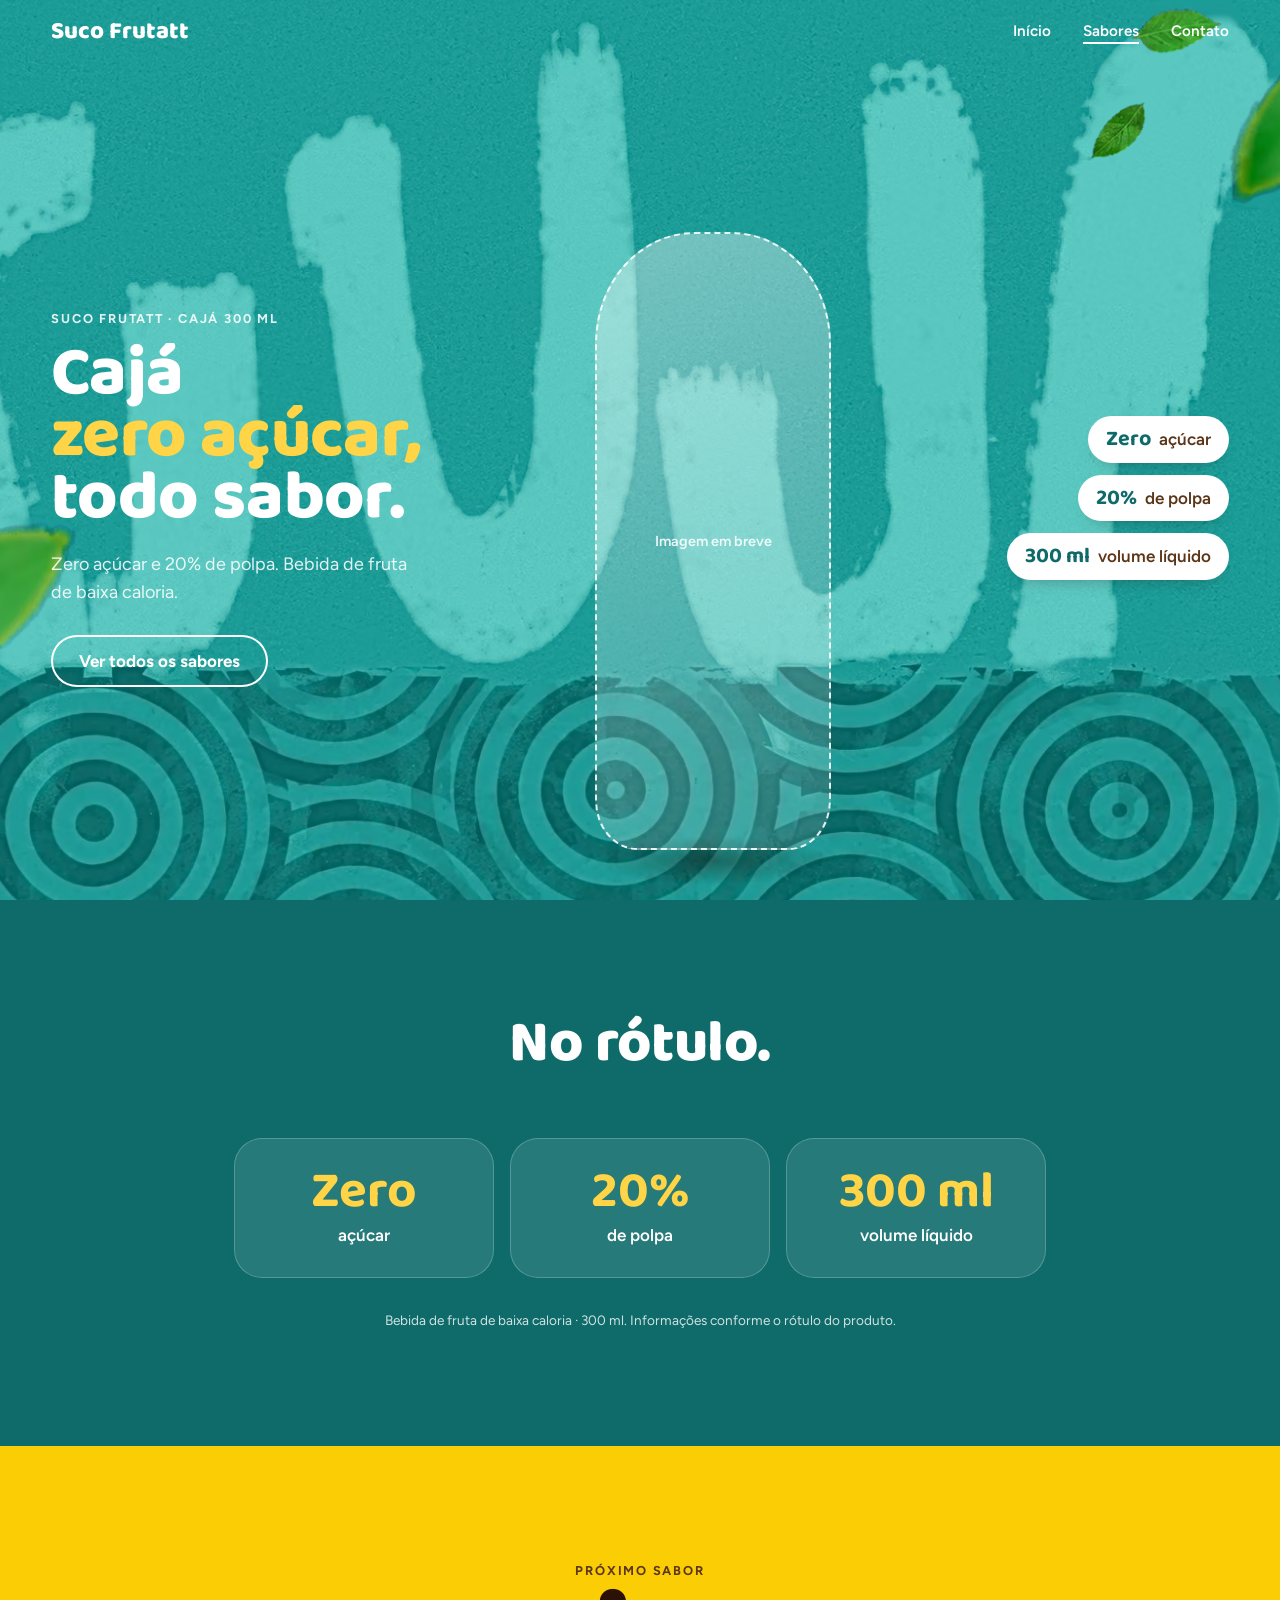
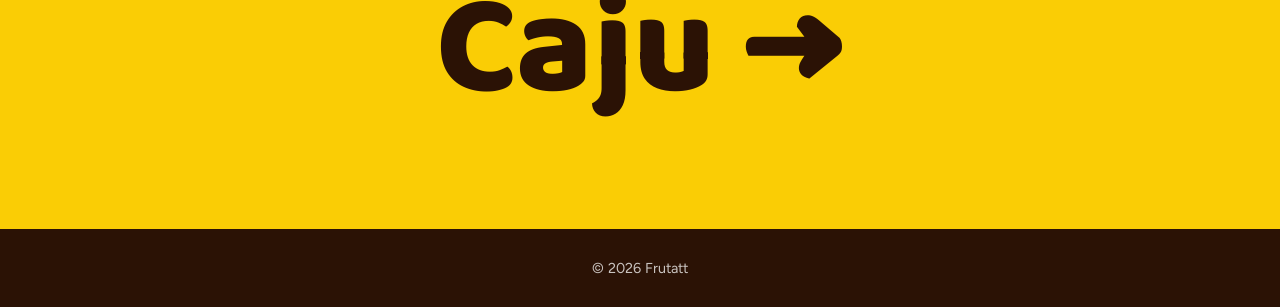
==== site/caja.html @ 1267fea0 "Páginas de sabor, catálogo e contato com temas por fruta - build_pages.py gera sabores/caju/uva/caja" ====
<!doctype html>
<html lang="pt-BR">
<head>
  <meta charset="utf-8">
  <meta name="viewport" content="width=device-width, initial-scale=1">
  <title>Suco Frutatt Cajá — 300 ml</title>
  <meta name="description" content="Zero açúcar e 20% de polpa. Bebida de fruta de baixa caloria.">
  <script>document.documentElement.classList.add('js')</script>
  <link rel="preconnect" href="https://fonts.googleapis.com">
  <link rel="preconnect" href="https://fonts.gstatic.com" crossorigin>
  <link href="https://fonts.googleapis.com/css2?family=Baloo+2:wght@700;800&family=Figtree:wght@400;500;600;700&display=swap" rel="stylesheet">
  <link rel="preload" as="image" type="image/avif" imagesrcset="img/bg-caja-960.avif 960w, img/bg-caja-1440.avif 1440w, img/bg-caja-1920.avif 1672w" imagesizes="max(100vw, 178svh)">
  <link rel="stylesheet" href="styles.css">
</head>
<body data-flavor="caja">
  <!-- generated by build_pages.py — edit the generator, not this file -->
  <a class="skip" href="#conteudo">Pular para o conteúdo</a>
  <header class="nav">
    <a class="nav__brand" href="index.html" aria-label="Suco Frutatt — início">Suco Frutatt</a>
    <nav aria-label="Principal">
      <a href="index.html">Início</a>
      <a href="sabores.html" aria-current="page">Sabores</a>
      <a href="contato.html">Contato</a>
    </nav>
  </header>
  <main id="conteudo">
    <section class="hero" id="topo" aria-labelledby="hero-title">
      <div class="hero__stage" data-depth="bg" aria-hidden="true">
        <picture><source type="image/avif" srcset="img/bg-caja-960.avif 960w, img/bg-caja-1440.avif 1440w, img/bg-caja-1920.avif 1920w" sizes="max(100vw, 178svh)"><img class="hero__plate" src="img/bg-caja-1440.webp" srcset="img/bg-caja-960.webp 960w, img/bg-caja-1440.webp 1440w, img/bg-caja-1920.webp 1920w" sizes="max(100vw, 178svh)" width="1672" height="941" alt="" fetchpriority="high" decoding="async"></picture>
        <div class="hero__leaves" data-leaves="far"></div>
      </div>
      <div class="hero__grid">
        <div class="hero__copy">
          <p class="eyebrow" data-intro="eyebrow">Suco Frutatt · Cajá 300 ml</p>
          <h1 id="hero-title" class="hero__title">
            <span class="line"><span class="word">Cajá</span></span>
            <span class="line"><span class="word accent">zero</span> <span class="word accent">açúcar,</span></span>
            <span class="line"><span class="word">todo</span> <span class="word">sabor.</span></span>
          </h1>
          <p class="hero__lead" data-intro="lead">Zero açúcar e 20% de polpa. Bebida de fruta de baixa caloria.</p>
          <div class="hero__ctas" data-intro="cta">
            <a class="btn" data-contact="whatsapp" data-msg="Olá! Quero pedir o Suco Frutatt Cajá." hidden>Pedir pelo WhatsApp</a>
            <a class="btn btn--ghost" href="sabores.html">Ver todos os sabores</a>
          </div>
        </div>
        <div class="hero__product" data-depth="product" data-product>
          <span class="shadow" aria-hidden="true"></span>
          <div class="hero__float">
            <picture><source type="image/avif" srcset="img/prod-caja-320.avif 320w, img/prod-caja-520.avif 520w, img/prod-caja-760.avif 760w" sizes="(max-width: 767px) 52vw, 400px"><img src="img/prod-caja-520.webp" srcset="img/prod-caja-320.webp 320w, img/prod-caja-520.webp 520w, img/prod-caja-760.webp 760w" sizes="(max-width: 767px) 52vw, 400px" width="757" height="1437" alt="Garrafa de Suco Frutatt sabor Cajá, 300 ml" fetchpriority="high" decoding="async" style="view-transition-name: bottle-caja"></picture>
          </div>
        </div>
        <ul class="hero__facts" aria-label="Destaques do rótulo">
          <li data-intro="fact"><strong>Zero</strong> açúcar</li>
          <li data-intro="fact"><strong>20%</strong> de polpa</li>
          <li data-intro="fact"><strong>300 ml</strong> volume líquido</li>
        </ul>
      </div>
      <div class="hero__near" data-leaves="near" aria-hidden="true"></div>
    </section>

    <section class="why" aria-labelledby="rotulo-title">
      <h2 id="rotulo-title" class="why__title">No rótulo.</h2>
      <ul class="why__list">
        <li class="why__item" data-reveal><strong>Zero</strong><span>açúcar</span></li>
        <li class="why__item" data-reveal><strong>20%</strong><span>de polpa</span></li>
        <li class="why__item" data-reveal><strong>300 ml</strong><span>volume líquido</span></li>
      </ul>
      <p class="why__note">Bebida de fruta de baixa caloria · 300 ml. Informações conforme o rótulo do produto.</p>
    </section>

    <a class="next" href="caju.html" data-flavor="caju">
      <span class="next__label">Próximo sabor</span>
      <span class="next__name">Caju <span class="next__arrow" aria-hidden="true">→</span></span>
    </a>
  </main>
  <footer class="footer">
    <div class="footer__links">
      <a data-contact="instagram" hidden>Instagram</a>
      <a data-contact="whatsapp" hidden>WhatsApp</a>
    </div>
    <p>© 2026 Frutatt</p>
  </footer>
  <a class="wa-fab" data-contact="whatsapp" hidden aria-label="Fale com a Frutatt no WhatsApp">
    <svg viewBox="0 0 24 24" width="28" height="28" aria-hidden="true"><path fill="currentColor" d="M12 2a10 10 0 0 0-8.6 15.1L2 22l5-1.3A10 10 0 1 0 12 2Zm0 18.2a8.2 8.2 0 0 1-4.2-1.2l-.3-.2-3 .8.8-2.9-.2-.3A8.2 8.2 0 1 1 12 20.2Zm4.5-6.1c-.2-.1-1.5-.7-1.7-.8-.2-.1-.4-.1-.6.1l-.8 1c-.1.2-.3.2-.5.1a6.7 6.7 0 0 1-3.3-2.9c-.2-.4.2-.4.7-1.3.1-.2 0-.3 0-.4l-.8-1.8c-.2-.5-.4-.4-.6-.4h-.5a1 1 0 0 0-.7.3 3 3 0 0 0-.9 2.2 5.2 5.2 0 0 0 1.1 2.7 11.8 11.8 0 0 0 4.5 4c1.7.7 2.3.8 3.2.6a2.7 2.7 0 0 0 1.8-1.2 2.2 2.2 0 0 0 .1-1.3c0-.1-.2-.2-.4-.3Z"/></svg>
  </a>
  <script src="config.js"></script>
  <script src="img/layers.js"></script>
  <script src="https://cdnjs.cloudflare.com/ajax/libs/gsap/3.12.5/gsap.min.js" defer></script>
  <script src="https://cdnjs.cloudflare.com/ajax/libs/gsap/3.12.5/ScrollTrigger.min.js" defer></script>
  <script src="main.js" defer></script>
</body>
</html>
---- site/styles.css ----
/* ───────── Tokens ───────── */
:root {
  --yellow: #FACD05;
  --yellow-soft: #FBDB10;
  --orange: #F26A1B;
  --red: #E23A23;
  --green: #1E8E3E;
  --ink: #2B1205;
  --ink-soft: #5A3517;
  --cream: #FFF8E1;
  --white: #FFFFFF;

  --font-display: "Baloo 2", system-ui, sans-serif;
  --font-body: "Figtree", system-ui, sans-serif;

  /* Frutatt motion language — shared by CSS and main.js (expo.out ≈ --ease-out) */
  --ease-out: cubic-bezier(0.23, 1, 0.32, 1);
  --ease-in-out: cubic-bezier(0.77, 0, 0.175, 1);
  --dur-hover: 420ms;

  /* hero art plate: covers the viewport keeping the 1672×941 ratio of the original art */
  --stage-w: max(100vw, calc(max(100svh, 640px) * 1.7768));
  --stage-h: calc(var(--stage-w) * 0.5628);

  color-scheme: light;
}

/* ───────── Flavor themes ─────────
   Same campaign, different fruit: every page/card sets data-flavor and these tokens swap.
   Default (no attribute) = Caju. */
:root, [data-flavor="caju"] {
  --t-bg: var(--yellow); --t-ink: var(--ink); --t-ink-soft: var(--ink-soft); --t-accent: var(--red);
  --t-btn: var(--red); --t-btn-ink: var(--white); --t-brand: var(--red); --t-chip-strong: var(--red);
  --t-why-bg: var(--red); --t-why-accent: var(--yellow);
}
[data-flavor="uva"] {
  --t-bg: #5B2D8E; --t-ink: #FFFFFF; --t-ink-soft: rgba(255, 255, 255, 0.84); --t-accent: #A6D64A;
  --t-btn: #8CC63F; --t-btn-ink: #1E0A33; --t-brand: #FFFFFF; --t-chip-strong: #5B2D8E;
  --t-why-bg: #3E1A6A; --t-why-accent: #A6D64A;
}
[data-flavor="caja"] {
  --t-bg: #1F9C99; --t-ink: #FFFFFF; --t-ink-soft: rgba(255, 255, 255, 0.88); --t-accent: #FFD447;
  --t-btn: var(--red); --t-btn-ink: var(--white); --t-brand: #FFFFFF; --t-chip-strong: #0E6B6A;
  --t-why-bg: #0E6B6A; --t-why-accent: #FFD447;
}
[data-flavor="granola"] { --t-bg: #C98B3E; --t-ink: var(--ink); --t-ink-soft: var(--ink-soft); }
[data-flavor="acai"]    { --t-bg: #3A1240; --t-ink: #FFFFFF; --t-ink-soft: rgba(255, 255, 255, 0.8); }

*, *::before, *::after { box-sizing: border-box; }
html { -webkit-text-size-adjust: 100%; scroll-behavior: smooth; }
body {
  margin: 0;
  background: var(--t-bg);
  color: var(--t-ink);
  font-family: var(--font-body);
  font-size: 1.0625rem;
  line-height: 1.55;
  -webkit-font-smoothing: antialiased;
  overflow-x: hidden;
  /* short pages (catalog, contact) keep the footer at the bottom */
  min-height: 100svh; display: flex; flex-direction: column;
}
main { flex: 1 0 auto; }
img { display: block; max-width: 100%; height: auto; }
picture { display: block; }
a { color: inherit; }
h1, h2, h3 { margin: 0; font-family: var(--font-display); font-weight: 800; letter-spacing: -0.01em; }
[hidden] { display: none !important; }

.skip {
  position: absolute; left: 16px; top: -48px; z-index: 100;
  padding: 10px 16px; border-radius: 999px;
  background: var(--ink); color: var(--white); text-decoration: none; font-weight: 600;
}
.skip:focus { top: 12px; }
:focus-visible { outline: 3px solid var(--t-ink); outline-offset: 3px; border-radius: 6px; }

/* mouse offset — each depth layer reads its own --mx/--my via `translate`,
   so it never fights the GSAP-owned `transform` on the same element */
[data-depth], [data-leaves] {
  translate: calc(var(--mx, 0) * 1px) calc(var(--my, 0) * 1px);
}

/* ───────── Nav ───────── */
.nav {
  position: absolute; inset: 0 0 auto 0; z-index: 20;
  display: flex; align-items: center; justify-content: space-between; gap: 16px;
  padding: 20px clamp(16px, 4vw, 56px);
}
.nav__brand {
  font-family: var(--font-display); font-weight: 800; font-size: 1.5rem;
  color: var(--t-brand); text-decoration: none; line-height: 1;
}
.nav nav { display: flex; gap: clamp(14px, 3vw, 32px); }
.nav nav a {
  font-weight: 600; font-size: 0.95rem; text-decoration: none; color: var(--t-ink);
  background-image: linear-gradient(currentColor, currentColor);
  background-size: 0% 2px; background-position: 0 100%; background-repeat: no-repeat;
  transition: background-size 260ms var(--ease-out);
}
.nav nav a[aria-current="page"] { background-size: 100% 2px; }
@media (hover: hover) and (pointer: fine) {
  .nav nav a:hover { background-size: 100% 2px; }
}

/* ───────── Shared ───────── */
.eyebrow {
  margin: 0 0 14px;
  font-weight: 700; font-size: 0.8rem; letter-spacing: 0.14em; text-transform: uppercase;
  color: var(--t-ink-soft);
}
.line { display: block; overflow: hidden; padding-bottom: 0.06em; margin-bottom: -0.06em; }
.word { display: inline-block; will-change: transform; }
.accent { color: var(--t-accent); }

.btn {
  display: inline-flex; align-items: center; gap: 10px;
  min-height: 52px; padding: 0 28px; border-radius: 999px;
  background: var(--t-btn); color: var(--t-btn-ink);
  font-weight: 700; text-decoration: none; cursor: pointer;
  box-shadow: 0 10px 24px -12px rgba(40, 10, 0, 0.6);
  transition: transform 160ms var(--ease-out), filter 200ms ease, background-color 200ms ease;
}
.btn--ghost { background: transparent; color: var(--t-ink); box-shadow: inset 0 0 0 2px currentColor; }
.btn:active { transform: scale(0.97); }
@media (hover: hover) and (pointer: fine) {
  .btn:hover { filter: brightness(0.92); }
  .btn--ghost:hover { filter: none; background-color: rgba(255, 255, 255, 0.2); }
}

/* soft contact shadow under each product; GSAP scales .shadow with the float,
   CSS hover grows ::before — separate elements, no transform conflict */
.shadow {
  position: absolute; left: 50%; bottom: -3%; z-index: 0;
  width: 64%; height: 7%; margin-left: -32%;
  pointer-events: none;
}
.shadow::before {
  content: ""; position: absolute; inset: 0; border-radius: 50%;
  background: radial-gradient(closest-side, rgba(30, 10, 0, 0.42), rgba(30, 10, 0, 0));
  opacity: 0.8;
  transition: transform var(--dur-hover) var(--ease-out), opacity var(--dur-hover) ease;
}

/* ───────── Hero ───────── */
.hero {
  position: relative;
  height: 100svh; min-height: 640px;
  overflow: hidden;
  isolation: isolate;
}
.hero__stage, .hero__near {
  position: absolute; z-index: 0;
  width: var(--stage-w); height: var(--stage-h);
  left: calc(50% - var(--stage-w) / 2);
  top: calc(50% - var(--stage-h) / 2);
  pointer-events: none;
}
.hero__near { z-index: 3; }
.hero__stage picture { position: absolute; inset: -1%; }
.hero__plate { width: 100%; height: 100%; object-fit: cover; }
.hero__leaves { position: absolute; inset: 0; }

.leaf { position: absolute; display: block; will-change: transform; }
.leaf img { width: 100%; height: 100%; }

/* no z-index here on purpose: copy can sit above the near-camera leaves, the bottle below them */
.hero__grid {
  position: relative;
  height: 100%;
  max-width: 1320px; margin: 0 auto;
  padding: 96px clamp(16px, 4vw, 56px) 0;
  display: grid;
  grid-template-columns: minmax(0, 1.2fr) auto minmax(0, 0.8fr);
  align-items: center;
  gap: clamp(16px, 3vw, 48px);
}
.hero__copy { position: relative; z-index: 4; }
.hero__facts { position: relative; z-index: 4; }
.hero__title {
  font-size: clamp(3rem, 5.4vw, 5.6rem);
  line-height: 0.9;
  margin-bottom: 22px;
}
.hero__lead { max-width: 30ch; margin: 0 0 28px; font-size: 1.125rem; color: var(--t-ink-soft); }
.hero__ctas { display: flex; flex-wrap: wrap; gap: 12px; }

.hero__product {
  position: relative; z-index: 2; align-self: end;
  height: min(78svh, 800px);
  aspect-ratio: 757 / 1437;
  margin-bottom: 4svh;
}
.hero__float, .hero__float picture, .hero__float img { width: 100%; height: 100%; }
.hero__float { position: relative; z-index: 1; }

.hero__facts {
  list-style: none; margin: 0; padding: 0;
  display: grid; gap: 12px; justify-items: end;
}
.hero__facts li {
  display: inline-flex; align-items: baseline; gap: 8px;
  padding: 10px 18px; border-radius: 999px;
  background: var(--white);
  font-weight: 600; color: var(--ink-soft);
  box-shadow: 0 8px 20px -14px rgba(30, 10, 0, 0.6);
}
.hero__facts strong { font-family: var(--font-display); font-size: 1.35rem; color: var(--t-chip-strong); line-height: 1; }

/* ───────── Products (home) ───────── */
.products {
  position: relative;
  padding: clamp(72px, 9vw, 120px) 0 0;
  overflow: hidden;
  isolation: isolate;
}
.products__bgword {
  position: absolute; left: 50%; top: 18%; z-index: -2;
  margin-left: -50vw; width: 100vw; text-align: center;
  font-family: var(--font-display); font-weight: 800;
  font-size: 27vw; line-height: 0.8; letter-spacing: -0.03em;
  color: rgba(255, 236, 120, 0.55);
  user-select: none;
}
.products__head { text-align: center; padding: 0 16px; margin-bottom: clamp(24px, 4vw, 56px); }
.products__title { font-size: clamp(2.4rem, 5vw, 4.8rem); line-height: 0.95; }

.products__row {
  position: relative; z-index: 2;
  max-width: 1180px; margin: 0 auto;
  padding: 24px clamp(16px, 4vw, 56px) clamp(64px, 8vw, 120px);
  display: grid; grid-template-columns: repeat(3, minmax(0, 1fr));
  gap: clamp(16px, 4vw, 64px);
  align-items: end;
}
.prod { position: relative; display: grid; justify-items: center; gap: 18px; }
.prod__depth { position: relative; height: min(50svh, 480px); max-width: 100%; aspect-ratio: 757 / 1437; }
.prod__float { position: relative; z-index: 1; width: 100%; height: 100%; }
.prod__img { position: relative; z-index: 1; width: 100%; height: 100%;
  transition: transform var(--dur-hover) var(--ease-out), opacity 300ms ease; }
.prod__img img { width: 100%; height: 100%; object-fit: contain; }

.prod__name {
  position: relative;
  font-size: clamp(1.6rem, 2.4vw, 2.2rem); line-height: 1;
  color: var(--ink);
  transition: color 240ms ease;
}
.prod__name a { text-decoration: none; }
.prod__name::after {
  content: ""; position: absolute; left: 10%; right: 10%; bottom: -8px; height: 3px;
  border-radius: 3px; background: currentColor;
  transform: scaleX(0); transform-origin: center;
  transition: transform 320ms var(--ease-out);
}

/* ingredients orbiting each product — drift uses `translate`
   (CSS keyframes), hover reaction uses `transform`, so both compose */
.prod__leaf {
  position: absolute; z-index: 2; pointer-events: none;
  width: 26%; aspect-ratio: 1;
  background: url("img/ingredient-a-160.webp") center / contain no-repeat;
  background-image: image-set(url("img/ingredient-a-160.avif") type("image/avif"), url("img/ingredient-a-160.webp") type("image/webp"));
  animation: leaf-drift 6.5s ease-in-out infinite alternate;
  transition: transform var(--dur-hover) var(--ease-out);
}
.prod__leaf--a { left: -14%; top: 22%; rotate: -24deg; }
.prod__leaf--b {
  right: -12%; top: 48%; width: 20%; animation-duration: 7.4s; animation-delay: -2s; rotate: 140deg;
  background-image: url("img/ingredient-b-160.webp");
  background-image: image-set(url("img/ingredient-b-160.avif") type("image/avif"), url("img/ingredient-b-160.webp") type("image/webp"));
}
@keyframes leaf-drift {
  from { translate: 0 0; }
  to   { translate: 4px -10px; }
}

/* missing product art → clean placeholder silhouette until the PNG is dropped in asset/ */
.is-missing .prod__img, .is-missing .hero__float picture { visibility: hidden; }
.is-missing .prod__float::after, .is-missing .hero__float::after {
  content: "Imagem em breve";
  position: absolute; inset: 10% 18% 2%; z-index: 1;
  display: grid; place-items: center; text-align: center;
  border-radius: 42% 42% 18% 18% / 18% 18% 8% 8%;
  background: linear-gradient(160deg, rgba(255, 255, 255, 0.4), rgba(255, 255, 255, 0.12));
  border: 2px dashed currentColor;
  font-weight: 600; font-size: 0.9rem; color: var(--t-ink-soft);
}

.products__more { position: relative; z-index: 4; text-align: center; margin: -32px 0 0; }
.products__more .btn { background-color: rgba(255, 255, 255, 0.35); }

.products__band {
  position: relative; z-index: 1;
  margin-top: calc(-1 * clamp(140px, 16vw, 260px));
  margin-bottom: -28px; /* bleed past the section edge so the ±20px parallax never exposes a gap */
}
.products__band picture {
  width: 100%;
  /* hide the crop seam: the band melts into the section yellow */
  -webkit-mask-image: linear-gradient(to bottom, transparent 0, #000 22%);
          mask-image: linear-gradient(to bottom, transparent 0, #000 22%);
}
.products__band img { width: 100%; min-height: 200px; object-fit: cover; object-position: top; }
.products__near { position: absolute; inset: 0; z-index: 3; pointer-events: none; }

@media (hover: hover) and (pointer: fine) {
  .products__row:has(.prod:hover) .prod:not(:hover) .prod__img { opacity: 0.82; }
  .prod:hover .prod__img { transform: translateY(-14px) scale(1.045); }
  .prod:hover .shadow::before { transform: scale(1.12, 1.25); opacity: 1; }
  .prod:hover .prod__name { color: var(--red); }
  .prod:hover .prod__name::after { transform: scaleX(1); }
  .prod:hover .prod__leaf--a { transform: translate(-10px, -8px) rotate(-10deg); }
  .prod:hover .prod__leaf--b { transform: translate(10px, -6px) rotate(12deg); }
}

/* ───────── Why / label facts ───────── */
.why {
  position: relative; z-index: 2;
  background: var(--t-why-bg); color: var(--white);
  padding: clamp(72px, 9vw, 128px) clamp(16px, 4vw, 56px);
  text-align: center;
}
.why__title { font-size: clamp(2.2rem, 4.6vw, 4rem); line-height: 1; margin-bottom: clamp(32px, 5vw, 64px); }
.why__list {
  list-style: none; margin: 0 auto; padding: 0; max-width: 1080px;
  display: flex; flex-wrap: wrap; justify-content: center; gap: 16px;
}
.why__item {
  flex: 1 1 200px; max-width: 260px;
  display: grid; gap: 4px; padding: 28px 16px; border-radius: 28px;
  background: rgba(255, 255, 255, 0.1);
  border: 1px solid rgba(255, 255, 255, 0.22);
}
.why__item strong { font-family: var(--font-display); font-size: clamp(2.2rem, 4vw, 3.2rem); line-height: 1; color: var(--t-why-accent); }
.why__item span { font-weight: 600; }
.why__note { margin: 32px 0 0; font-size: 0.85rem; opacity: 0.8; }

/* ───────── Next flavor ───────── */
.next {
  position: relative; display: grid; gap: 6px; justify-items: center;
  padding: clamp(64px, 9vw, 120px) 16px;
  background: var(--t-bg); color: var(--t-ink); text-decoration: none; text-align: center;
  overflow: hidden;
}
.next__label { font-weight: 700; font-size: 0.8rem; letter-spacing: 0.14em; text-transform: uppercase; color: var(--t-ink-soft); }
.next__name { font-family: var(--font-display); font-weight: 800; font-size: clamp(3.4rem, 11vw, 9rem); line-height: 0.9; }
.next__arrow { display: inline-block; transition: transform 320ms var(--ease-out); }
@media (hover: hover) and (pointer: fine) {
  .next:hover .next__arrow { transform: translateX(16px); }
}

/* ───────── Catalog ───────── */
.catalog { padding: clamp(112px, 12vw, 160px) clamp(16px, 4vw, 56px) clamp(64px, 8vw, 120px); }
.catalog__head { text-align: center; margin-bottom: clamp(32px, 5vw, 64px); }
.catalog__title { font-size: clamp(2.6rem, 6vw, 5.4rem); line-height: 0.95; }
.catalog__grid {
  list-style: none; margin: 0 auto; padding: 0; max-width: 1280px;
  display: grid; grid-template-columns: repeat(auto-fit, minmax(220px, 1fr)); gap: clamp(14px, 2vw, 24px);
}
.card__link {
  position: relative; display: block; aspect-ratio: 3 / 4.3; overflow: hidden; isolation: isolate;
  border-radius: 28px; background: var(--t-bg); color: var(--t-ink); text-decoration: none;
  box-shadow: 0 18px 40px -26px rgba(40, 10, 0, 0.7);
}
.card__bg {
  position: absolute; inset: 0; z-index: -1;
  background-size: cover; background-position: 50% 60%;
  transition: transform 700ms var(--ease-out);
}
.card__product {
  position: absolute; left: 50%; top: 6%; height: 66%; aspect-ratio: 757 / 1437;
  translate: -50% 0;
}
.card__product .prod__float { display: block; }
/* scrim in the flavor color so the name stays legible over the rings */
.card__link::after {
  content: ""; position: absolute; inset: 55% 0 0; z-index: 0; pointer-events: none;
  background: linear-gradient(to bottom, transparent, color-mix(in srgb, var(--t-bg) 92%, transparent) 55%);
}
.card__text { z-index: 1; position: absolute; left: 20px; right: 20px; bottom: 18px; display: grid; gap: 2px; }
.card__name { font-family: var(--font-display); font-weight: 800; font-size: 2rem; line-height: 1; }
.card__desc { font-weight: 600; font-size: 0.95rem; color: var(--t-ink-soft); }
.card__link[aria-disabled="true"] { cursor: default; }
@media (hover: hover) and (pointer: fine) {
  a.card__link:hover .card__bg { transform: scale(1.06); }
  a.card__link:hover .prod__img { transform: translateY(-14px) scale(1.045); }
  a.card__link:hover .shadow::before { transform: scale(1.12, 1.25); opacity: 1; }
}

/* ───────── Contact ───────── */
.contact {
  min-height: 100svh; display: grid; align-content: center; justify-items: center; gap: 8px;
  padding: 120px 16px 80px; text-align: center;
}
.contact__lead { margin: 12px 0 24px; font-size: 1.15rem; color: var(--t-ink-soft); }
.contact__actions { display: flex; flex-wrap: wrap; justify-content: center; gap: 14px; }
.contact__btn {
  display: grid; gap: 2px; min-width: 240px; padding: 22px 28px; border-radius: 24px;
  text-decoration: none; color: var(--white); text-align: left;
  transition: transform 160ms var(--ease-out);
}
.contact__btn strong { font-family: var(--font-display); font-size: 1.6rem; line-height: 1; }
.contact__btn span { font-weight: 600; opacity: 0.85; }
.contact__btn--wa { background: #1A8F48; }
.contact__btn--ig { background: var(--ink); }
.contact__btn:active { transform: scale(0.97); }
@media (hover: hover) and (pointer: fine) {
  .contact__btn:hover { transform: translateY(-3px); }
}
.contact__empty { font-weight: 600; color: var(--t-ink-soft); }

/* ───────── Footer + WhatsApp FAB ───────── */
.footer {
  background: var(--ink); color: rgba(255, 255, 255, 0.75);
  text-align: center; padding: 28px 16px; font-size: 0.9rem;
}
.footer p { margin: 0; }
.footer__links { display: flex; justify-content: center; gap: 24px; margin-bottom: 10px; }
.footer__links:not(:has(a:not([hidden]))) { display: none; }
.footer__links a { color: var(--white); font-weight: 600; }

.wa-fab {
  position: fixed; right: 20px; bottom: 20px; z-index: 50;
  display: grid; place-items: center; width: 60px; height: 60px; border-radius: 50%;
  background: #1A8F48; color: var(--white);
  box-shadow: 0 12px 28px -10px rgba(0, 0, 0, 0.5);
  transition: transform 160ms var(--ease-out);
}
.wa-fab:active { transform: scale(0.94); }
@media (hover: hover) and (pointer: fine) {
  .wa-fab:hover { transform: translateY(-3px); }
}

/* ───────── Page transitions (Chromium cross-document; other browsers just navigate) ─────────
   The bottle carries a view-transition-name, so catalog card → flavor page morphs it. */
@view-transition { navigation: auto; }
::view-transition-group(*) { animation-duration: 520ms; animation-timing-function: cubic-bezier(0.23, 1, 0.32, 1); }
::view-transition-old(root), ::view-transition-new(root) { animation-duration: 320ms; }

/* ───────── Pre-motion states (only while JS is driving the intro) ───────── */
.js [data-intro],
.js .hero__title,
.js .hero__product picture,
.js .hero .leaf,
.js .products__title,
.js .catalog__title,
.js .prod,
.js [data-reveal],
.js [data-reveal-card] { opacity: 0; }

/* ───────── Tablet ───────── */
@media (max-width: 1024px) {
  .hero__grid { grid-template-columns: minmax(0, 1.1fr) auto; }
  .hero__facts { display: none; }
  .hero__product { height: min(66svh, 640px); }
}

/* ───────── Mobile ───────── */
@media (max-width: 767px) {
  .nav { padding: 16px; }
  .nav__brand { font-size: 1.25rem; }
  .nav nav { gap: 14px; }
  .nav nav a { font-size: 0.9rem; }
  .hero { height: auto; min-height: 100svh; }
  .hero__grid {
    grid-template-columns: 1fr;
    padding: 88px 16px 0;
    align-items: start;
    gap: 8px;
  }
  .hero__copy { text-align: center; }
  .hero__title { font-size: clamp(2.6rem, 12.5vw, 3.6rem); margin-bottom: 14px; }
  .hero__lead { margin: 0 auto 20px; font-size: 1rem; }
  .hero__ctas { justify-content: center; }
  .hero__product { justify-self: center; height: min(54svh, 460px); margin: 8px 0 3svh; }

  .products__row {
    display: flex; gap: 8px;
    overflow-x: auto; overscroll-behavior-x: contain;
    scroll-snap-type: x mandatory; scroll-padding-inline: 18vw;
    padding: 32px 18vw 72px;
    scrollbar-width: none;
  }
  .products__row::-webkit-scrollbar { display: none; }
  .prod { flex: 0 0 64vw; scroll-snap-align: center; }
  .prod__depth { height: min(56svh, 420px); }
  .products__band { margin-top: -150px; }
  .why__item { padding: 22px 12px; border-radius: 22px; flex-basis: 140px; }
  .catalog__grid { grid-template-columns: 1fr; max-width: 420px; }
  .wa-fab { right: 16px; bottom: 16px; width: 54px; height: 54px; }
}

/* ───────── Reduced motion: keep fades, drop movement ───────── */
@media (prefers-reduced-motion: reduce) {
  html { scroll-behavior: auto; }
  @view-transition { navigation: none; }
  .prod__leaf { animation: none; }
  .prod__img, .prod__leaf, .shadow::before, .prod__name::after, .card__bg { transition-property: opacity; }
  .prod:hover .prod__img, .prod:hover .prod__leaf--a, .prod:hover .prod__leaf--b,
  a.card__link:hover .prod__img, a.card__link:hover .card__bg { transform: none; }
  .prod__name::after { transform: scaleX(1); opacity: 0; transition: opacity 200ms ease; }
  .prod:hover .prod__name::after { opacity: 1; }
}
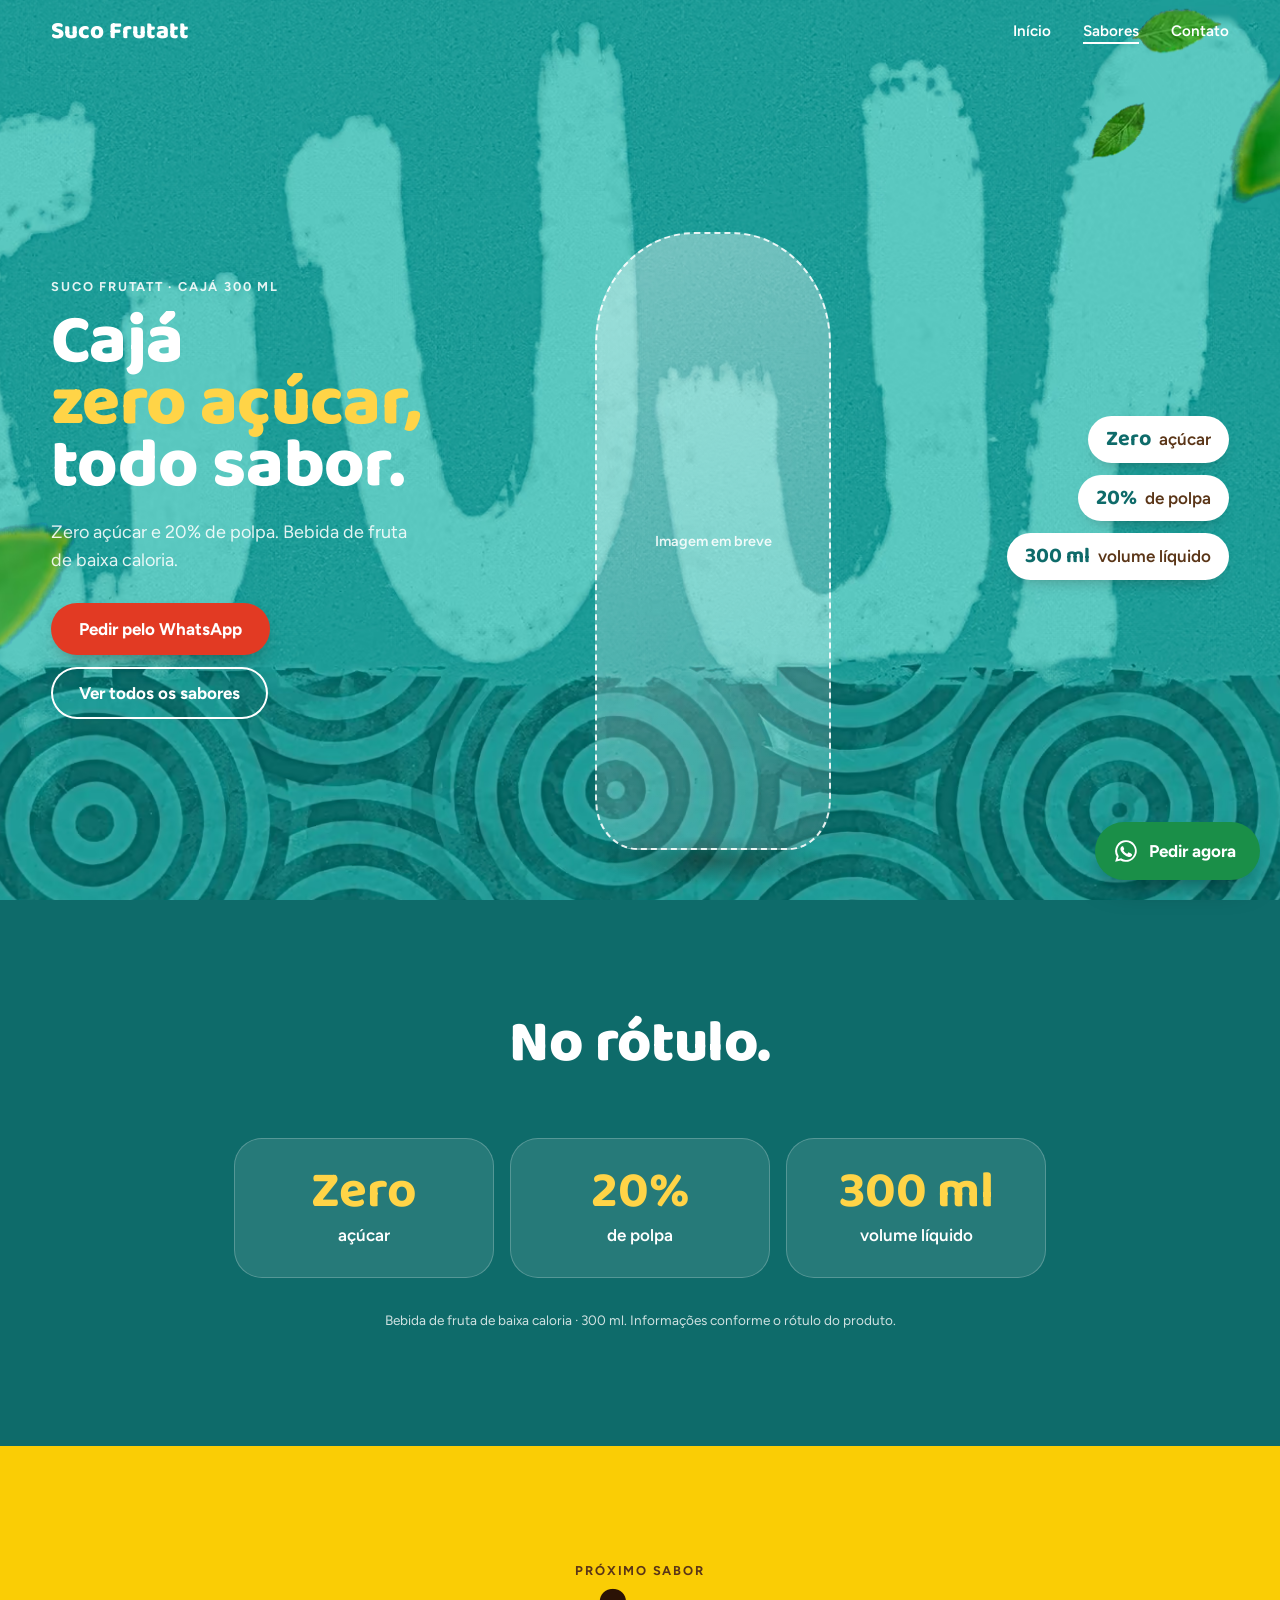
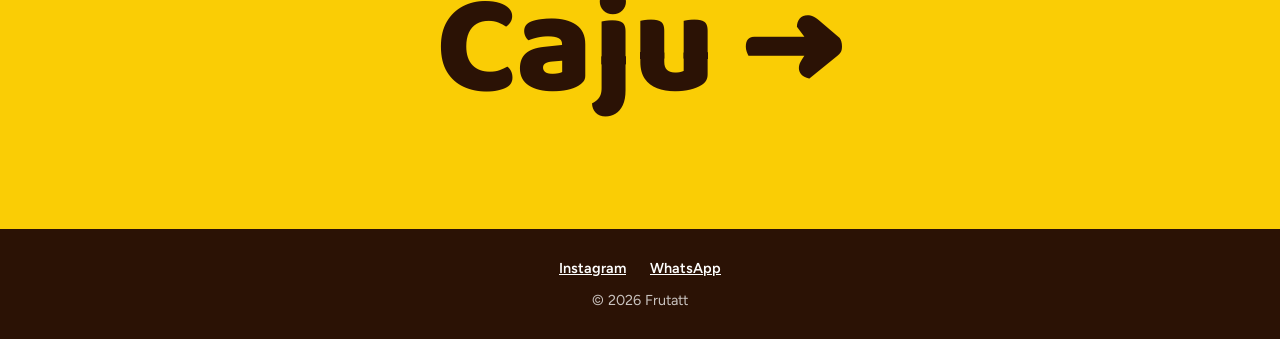
==== commit 4bcf9e62: "Seções de conversão na home: carrossel, mapa, benefícios, Instagram e FAQ - Carrossel "Peça o seu" c" ====
--- a/site/caja.html
+++ b/site/caja.html
@@ -80,8 +80,10 @@
     </div>
     <p>© 2026 Frutatt</p>
   </footer>
-  <a class="wa-fab" data-contact="whatsapp" hidden aria-label="Fale com a Frutatt no WhatsApp">
-    <svg viewBox="0 0 24 24" width="28" height="28" aria-hidden="true"><path fill="currentColor" d="M12 2a10 10 0 0 0-8.6 15.1L2 22l5-1.3A10 10 0 1 0 12 2Zm0 18.2a8.2 8.2 0 0 1-4.2-1.2l-.3-.2-3 .8.8-2.9-.2-.3A8.2 8.2 0 1 1 12 20.2Zm4.5-6.1c-.2-.1-1.5-.7-1.7-.8-.2-.1-.4-.1-.6.1l-.8 1c-.1.2-.3.2-.5.1a6.7 6.7 0 0 1-3.3-2.9c-.2-.4.2-.4.7-1.3.1-.2 0-.3 0-.4l-.8-1.8c-.2-.5-.4-.4-.6-.4h-.5a1 1 0 0 0-.7.3 3 3 0 0 0-.9 2.2 5.2 5.2 0 0 0 1.1 2.7 11.8 11.8 0 0 0 4.5 4c1.7.7 2.3.8 3.2.6a2.7 2.7 0 0 0 1.8-1.2 2.2 2.2 0 0 0 .1-1.3c0-.1-.2-.2-.4-.3Z"/></svg>
+  <a class="wa-fab" data-contact="whatsapp" hidden aria-label="Pedir no WhatsApp">
+    <span class="wa-fab__ring" aria-hidden="true"></span>
+    <svg viewBox="0 0 24 24" width="26" height="26" aria-hidden="true"><path fill="currentColor" d="M12 2a10 10 0 0 0-8.6 15.1L2 22l5-1.3A10 10 0 1 0 12 2Zm0 18.2a8.2 8.2 0 0 1-4.2-1.2l-.3-.2-3 .8.8-2.9-.2-.3A8.2 8.2 0 1 1 12 20.2Zm4.5-6.1c-.2-.1-1.5-.7-1.7-.8-.2-.1-.4-.1-.6.1l-.8 1c-.1.2-.3.2-.5.1a6.7 6.7 0 0 1-3.3-2.9c-.2-.4.2-.4.7-1.3.1-.2 0-.3 0-.4l-.8-1.8c-.2-.5-.4-.4-.6-.4h-.5a1 1 0 0 0-.7.3 3 3 0 0 0-.9 2.2 5.2 5.2 0 0 0 1.1 2.7 11.8 11.8 0 0 0 4.5 4c1.7.7 2.3.8 3.2.6a2.7 2.7 0 0 0 1.8-1.2 2.2 2.2 0 0 0 .1-1.3c0-.1-.2-.2-.4-.3Z"/></svg>
+    <span class="wa-fab__label">Pedir agora</span>
   </a>
   <script src="config.js"></script>
   <script src="img/layers.js"></script>
--- a/site/styles.css
+++ b/site/styles.css
@@ -420,17 +420,340 @@
 .footer__links:not(:has(a:not([hidden]))) { display: none; }
 .footer__links a { color: var(--white); font-weight: 600; }
 
+/* sticky CTA: always on screen, label visible (Instagram traffic lands on mobile and needs a clear next step) */
 .wa-fab {
-  position: fixed; right: 20px; bottom: 20px; z-index: 50;
-  display: grid; place-items: center; width: 60px; height: 60px; border-radius: 50%;
-  background: #1A8F48; color: var(--white);
+  position: fixed; right: 20px; bottom: calc(20px + env(safe-area-inset-bottom, 0px)); z-index: 50;
+  display: inline-flex; align-items: center; gap: 10px;
+  height: 58px; padding: 0 24px 0 18px; border-radius: 999px;
+  background: var(--wa); color: var(--white);
+  font-weight: 700; text-decoration: none;
   box-shadow: 0 12px 28px -10px rgba(0, 0, 0, 0.5);
   transition: transform 160ms var(--ease-out);
 }
+.wa-fab svg { animation: wa-nudge 5s ease-in-out 3s infinite; }
+.wa-fab__ring {
+  position: absolute; inset: 0; border-radius: inherit; pointer-events: none;
+  animation: wa-pulse 2.4s ease-out infinite;
+}
+@keyframes wa-pulse {
+  0%        { box-shadow: 0 0 0 0 rgba(26, 143, 72, 0.55); }
+  70%, 100% { box-shadow: 0 0 0 16px rgba(26, 143, 72, 0); }
+}
+@keyframes wa-nudge {
+  0%, 88%, 100% { rotate: 0deg; }
+  91% { rotate: -14deg; } 94% { rotate: 12deg; } 97% { rotate: -6deg; }
+}
 .wa-fab:active { transform: scale(0.94); }
 @media (hover: hover) and (pointer: fine) {
   .wa-fab:hover { transform: translateY(-3px); }
 }
+
+/* ═════════════════ Conversion sections (home) ═════════════════ */
+:root { --wa: #1A8F48; --gutter: max(16px, calc((100vw - 1180px) / 2)); interpolate-size: allow-keywords; }
+
+.section-head { max-width: 780px; margin: 0 auto clamp(32px, 5vw, 56px); padding: 0 16px; text-align: center; }
+.section-title { font-size: clamp(2.2rem, 5vw, 4rem); line-height: 0.95; }
+.section-lead { max-width: 46ch; margin: 16px auto 0; color: var(--ink-soft); font-size: 1.1rem; }
+.section-cta { margin: clamp(32px, 4vw, 48px) 0 0; text-align: center; }
+
+.btn--wa { background: var(--wa); color: var(--white); }
+.btn--lg { min-height: 62px; padding: 0 36px; font-size: 1.15rem; }
+.i-wa { width: 22px; height: 22px; flex: none; }
+
+/* ───────── Benefícios ───────── */
+.benefits { position: relative; z-index: 2; padding: clamp(72px, 9vw, 120px) clamp(16px, 4vw, 56px); }
+.benefits__grid {
+  list-style: none; margin: 0 auto; padding: 0; max-width: 1180px;
+  display: grid; grid-template-columns: repeat(auto-fit, minmax(min(100%, 230px), 1fr)); gap: clamp(12px, 2vw, 24px);
+}
+.benefit {
+  display: grid; align-content: start; gap: 10px;
+  padding: 28px 24px; border-radius: 28px;
+  background: var(--white); color: var(--ink);
+  box-shadow: 0 18px 40px -28px rgba(40, 10, 0, 0.7);
+  transition: transform var(--dur-hover) var(--ease-out), box-shadow var(--dur-hover) ease;
+}
+.benefit h3 { font-size: 1.5rem; line-height: 1.05; }
+.benefit p { margin: 0; color: var(--ink-soft); font-size: 0.98rem; }
+.benefit__icon {
+  display: grid; place-items: center; width: 64px; height: 64px; margin-bottom: 6px;
+  border-radius: 20px; background: var(--yellow);
+  transition: transform var(--dur-hover) var(--ease-out), background-color 240ms ease;
+}
+.benefit__icon svg { width: 36px; height: 36px; fill: none; stroke: var(--red); stroke-width: 2.6; stroke-linecap: round; stroke-linejoin: round; }
+@media (hover: hover) and (pointer: fine) {
+  .benefit:hover { transform: translateY(-8px); box-shadow: 0 28px 50px -30px rgba(40, 10, 0, 0.75); }
+  .benefit:hover .benefit__icon { transform: rotate(-8deg) scale(1.08); background: var(--yellow-soft); }
+}
+
+/* ───────── Carrossel de produtos ───────── */
+.shop { padding: clamp(72px, 9vw, 120px) 0; background: var(--cream); color: var(--ink); }
+.shop .eyebrow { color: var(--ink-soft); }
+.shop .accent { color: var(--red); }
+.carousel__track {
+  display: grid; grid-auto-flow: column; grid-auto-columns: min(78vw, 310px); gap: clamp(14px, 2vw, 24px);
+  overflow-x: auto; overscroll-behavior-x: contain;
+  scroll-snap-type: x mandatory; scroll-padding-inline: var(--gutter);
+  padding: 12px var(--gutter) 28px;
+  scrollbar-width: none; -webkit-overflow-scrolling: touch;
+}
+.carousel__track::-webkit-scrollbar { display: none; }
+.carousel__track.is-dragging { scroll-snap-type: none; cursor: grabbing; user-select: none; }
+.carousel__track.is-dragging a { pointer-events: none; }
+@media (hover: hover) and (pointer: fine) { .carousel__track { cursor: grab; } }
+
+.pcard {
+  scroll-snap-align: start;
+  display: flex; flex-direction: column; overflow: hidden;
+  border-radius: 28px; background: var(--white); color: var(--ink);
+  box-shadow: 0 18px 40px -26px rgba(40, 10, 0, 0.6);
+  transition: transform var(--dur-hover) var(--ease-out), box-shadow var(--dur-hover) ease;
+}
+.pcard__media { position: relative; aspect-ratio: 1 / 0.9; overflow: hidden; isolation: isolate; background: var(--t-bg); }
+.pcard__bg {
+  position: absolute; inset: 0; z-index: -1;
+  background-size: cover; background-position: 50% 62%;
+  transition: transform 700ms var(--ease-out);
+}
+.pcard__product { position: absolute; left: 50%; bottom: 7%; height: 84%; aspect-ratio: 757 / 1437; translate: -50% 0; }
+.pcard__product .prod__float { display: block; }
+.pcard__tag {
+  position: absolute; top: 14px; left: 14px; z-index: 2;
+  padding: 6px 12px; border-radius: 999px; background: var(--white);
+  font-weight: 700; font-size: 0.75rem; letter-spacing: 0.08em; text-transform: uppercase;
+  color: var(--t-chip-strong, var(--red));
+}
+.pcard__body { flex: 1; display: flex; flex-direction: column; gap: 10px; padding: 20px 22px 22px; }
+.pcard__name { font-size: 2rem; line-height: 1; }
+.pcard__desc { margin: 0; color: var(--ink-soft); font-weight: 500; }
+.pcard__chips { list-style: none; margin: 0 0 6px; padding: 0; display: flex; flex-wrap: wrap; gap: 6px; }
+.pcard__chips li {
+  padding: 5px 11px; border-radius: 999px; font-weight: 600; font-size: 0.82rem;
+  background: color-mix(in srgb, var(--t-bg) 20%, var(--white)); color: var(--ink);
+}
+.pcard__ctas { margin-top: auto; display: flex; flex-wrap: wrap; align-items: center; gap: 10px 16px; }
+.pcard__wa { min-height: 48px; padding: 0 20px; font-size: 0.95rem; gap: 8px; }
+.pcard__wa .i-wa { width: 20px; height: 20px; }
+.pcard__more { font-weight: 700; text-decoration: none; }
+.pcard__more span { display: inline-block; transition: transform 320ms var(--ease-out); }
+@media (hover: hover) and (pointer: fine) {
+  .pcard:hover { transform: translateY(-8px); box-shadow: 0 30px 50px -30px rgba(40, 10, 0, 0.7); }
+  .pcard:hover .pcard__bg { transform: scale(1.07); }
+  .pcard:hover .prod__img { transform: translateY(-12px) scale(1.04); }
+  .pcard:hover .shadow::before { transform: scale(1.12, 1.25); opacity: 1; }
+  .pcard__more:hover span { transform: translateX(6px); }
+}
+
+.carousel__ui { display: flex; align-items: center; justify-content: center; gap: 14px; padding: 0 16px; }
+.carousel__btn {
+  display: grid; place-items: center; width: 48px; height: 48px; border: 0; border-radius: 50%;
+  background: var(--ink); color: var(--white); font: 700 1.2rem/1 var(--font-body); cursor: pointer;
+  transition: transform 160ms var(--ease-out), opacity 200ms ease;
+}
+.carousel__btn:active { transform: scale(0.92); }
+.carousel__btn:disabled { opacity: 0.25; cursor: default; }
+.carousel__dots { display: flex; }
+.carousel__dots button { display: grid; place-items: center; width: 28px; height: 32px; padding: 0; border: 0; background: none; cursor: pointer; }
+.carousel__dots button::before {
+  content: ""; width: 9px; height: 9px; border-radius: 999px; background: rgba(43, 18, 5, 0.25);
+  transition: width 320ms var(--ease-out), background-color 200ms ease;
+}
+.carousel__dots button[aria-current="true"]::before { width: 24px; background: var(--red); }
+
+/* ───────── Onde encontrar ───────── */
+.where { padding: clamp(72px, 9vw, 120px) 0; background: var(--cream); color: var(--ink); }
+.where .eyebrow { color: var(--ink-soft); }
+.where .accent { color: var(--red); }
+.where__grid {
+  max-width: 1180px; margin: 0 auto; padding: 0 clamp(16px, 4vw, 56px);
+  display: grid; grid-template-columns: minmax(0, 1.15fr) minmax(0, 1fr); gap: clamp(24px, 4vw, 56px); align-items: center;
+}
+.where__map {
+  position: relative; margin: 0; padding: clamp(10px, 2vw, 20px);
+  border-radius: 32px; background: #1F9C99; color: var(--white);
+  box-shadow: 0 24px 50px -30px rgba(14, 60, 60, 0.8);
+  overflow: hidden;
+}
+.where__map svg { display: block; width: 100%; height: auto; overflow: visible; }
+.map__land { fill: #FFF8E1; opacity: 0.22; }
+.map__state { fill: #FFF8E1; opacity: 0.45; stroke: #1F9C99; stroke-width: 2.5; stroke-linejoin: round; transition: fill 300ms ease, opacity 300ms ease; }
+.map__state--on { fill: #FFE98A; opacity: 1; }
+.map__state.is-active { fill: var(--yellow); }
+.map__uf text { font: 800 15px var(--font-display); fill: var(--ink); opacity: 0.4; text-anchor: middle; }
+.map__uf .map__ocean { font: 600 12px var(--font-body); letter-spacing: 0.14em; text-transform: uppercase; fill: var(--white); opacity: 0.75; }
+.pin { cursor: pointer; outline: none; }
+.pin__pulse { fill: var(--red); transform-box: fill-box; transform-origin: center; animation: pin-pulse 2.2s ease-out infinite; }
+.pin__pulse--late { animation-delay: 1.1s; }
+.pin__drop { fill: var(--red); stroke: var(--white); stroke-width: 2.5; }
+.pin__hole { fill: var(--white); }
+.pin__drop, .pin__hole { transition: transform 320ms var(--ease-out), fill 200ms ease; }
+.pin__label {
+  font: 800 17px var(--font-display); fill: var(--white);
+  paint-order: stroke; stroke: #0E6B6A; stroke-width: 5px; stroke-linejoin: round;
+  transition: font-size 200ms ease;
+}
+.pin.is-active .pin__drop { fill: #C41E0A; }
+.pin.is-active .pin__label { font-size: 20px; }
+.pin.is-active .pin__drop, .pin.is-active .pin__hole,
+.pin:focus-visible .pin__drop, .pin:focus-visible .pin__hole { transform: translateY(-6px); }
+@media (hover: hover) and (pointer: fine) {
+  .pin:hover .pin__drop, .pin:hover .pin__hole { transform: translateY(-6px); }
+}
+@keyframes pin-pulse {
+  from { transform: scale(0.5); opacity: 0.6; }
+  to   { transform: scale(3.4); opacity: 0; }
+}
+/* pins drop in when the map scrolls into view */
+.pin[data-city="recife"] { --d: 0.15s; }
+.pin[data-city="joao-pessoa"] { --d: 0.3s; }
+.pin[data-city="natal"] { --d: 0.45s; }
+.js .where:not(.is-in) .pin { opacity: 0; }
+.where.is-in .pin__drop, .where.is-in .pin__hole { animation: pin-drop 900ms cubic-bezier(0.34, 1.56, 0.64, 1) var(--d) backwards; }
+.where.is-in .pin__label { animation: pin-label 600ms var(--ease-out) calc(var(--d) + 0.35s) backwards; }
+@keyframes pin-drop { from { transform: translateY(-60px); opacity: 0; } 60% { opacity: 1; } }
+@keyframes pin-label { from { opacity: 0; } }
+
+.where__legend { display: flex; align-items: center; gap: 8px; padding: 6px 8px 2px; font-weight: 600; font-size: 0.9rem; }
+.where__dot { width: 12px; height: 12px; border-radius: 50%; background: var(--red); box-shadow: 0 0 0 3px rgba(255, 255, 255, 0.85); }
+
+.where__tabs {
+  display: flex; gap: 4px; padding: 6px; border-radius: 999px;
+  background: var(--white); box-shadow: 0 12px 30px -24px rgba(40, 10, 0, 0.7);
+}
+.where__tab {
+  flex: 1; min-height: 48px; padding: 0 10px; border: 0; border-radius: 999px;
+  background: transparent; color: var(--ink); font: 700 1rem var(--font-body); cursor: pointer;
+  transition: background-color 240ms ease, color 240ms ease, transform 160ms var(--ease-out);
+}
+.where__tab small { font-size: 0.72rem; opacity: 0.6; letter-spacing: 0.06em; }
+.where__tab[aria-selected="true"] { background: var(--red); color: var(--white); }
+.where__tab:active { transform: scale(0.96); }
+@media (hover: hover) and (pointer: fine) {
+  .where__tab[aria-selected="false"]:hover { background: var(--cream); }
+}
+.where__list { margin: 18px 0; }
+.where__spots { list-style: none; margin: 0; padding: 0; display: grid; gap: 10px; }
+.spot {
+  display: flex; align-items: center; gap: 14px;
+  padding: 14px 16px; border-radius: 20px; background: var(--white);
+  box-shadow: 0 10px 24px -20px rgba(40, 10, 0, 0.7);
+  animation: spot-in 500ms var(--ease-out) calc(var(--i, 0) * 70ms) backwards;
+}
+.spot__icon { display: grid; place-items: center; flex: none; width: 42px; height: 42px; border-radius: 50%; background: var(--yellow); color: var(--red); }
+.spot__icon svg { width: 20px; height: 20px; }
+.spot strong { display: block; line-height: 1.2; }
+.spot span { font-size: 0.9rem; color: var(--ink-soft); }
+.spot__type {
+  margin-left: auto; padding: 4px 10px; border-radius: 999px; background: var(--cream);
+  font-weight: 600; font-size: 0.78rem !important; white-space: nowrap;
+}
+@keyframes spot-in { from { opacity: 0; transform: translateY(12px); } }
+.where__empty { margin: 0; padding: 18px; border-radius: 20px; background: var(--white); font-weight: 600; color: var(--ink-soft); }
+.where__cta { width: 100%; justify-content: center; }
+
+/* ───────── Prova social / Instagram ───────── */
+.social { padding: clamp(72px, 9vw, 120px) clamp(16px, 4vw, 56px); }
+.ig {
+  max-width: 960px; margin: 0 auto; padding: clamp(14px, 3vw, 28px);
+  border-radius: 32px; background: var(--white); color: var(--ink);
+  box-shadow: 0 24px 50px -32px rgba(40, 10, 0, 0.7);
+}
+.ig__profile { display: flex; align-items: center; gap: 14px; margin-bottom: 18px; }
+.ig__avatar {
+  flex: none; width: 66px; height: 66px; padding: 3px; border-radius: 50%;
+  background: conic-gradient(from 210deg, #FEDA75, #FA7E1E, #D62976, #962FBF, #4F5BD5, #FEDA75);
+}
+.ig__avatar span {
+  display: grid; place-items: center; width: 100%; height: 100%; border-radius: 50%;
+  border: 3px solid var(--white); background: var(--yellow);
+  font: 800 1.7rem/1 var(--font-display); color: var(--red);
+}
+.ig__who { flex: 1; min-width: 0; display: grid; }
+.ig__who strong { font-size: 1.05rem; }
+.ig__who span { font-size: 0.9rem; color: var(--ink-soft); }
+.ig__follow { min-height: 42px; padding: 0 22px; background: #0095F6; color: var(--white); font-size: 0.95rem; }
+.ig__grid {
+  list-style: none; margin: 0; padding: 0;
+  display: grid; grid-template-columns: repeat(3, minmax(0, 1fr)); gap: 4px;
+  border-radius: 18px; overflow: hidden;
+}
+.ig__tile {
+  position: relative; display: grid; place-content: center; aspect-ratio: 1; overflow: hidden; isolation: isolate;
+  background: var(--t-bg); color: var(--t-ink); text-align: center; text-decoration: none;
+}
+.ig__tile--photo { background: var(--tile) 50% 60% / cover; }
+.ig__tile--photo::before { content: ""; position: absolute; inset: 0; z-index: -1; background: inherit; transition: transform 700ms var(--ease-out); }
+.ig__big { font: 800 clamp(1.25rem, 4.4vw, 2.7rem)/0.9 var(--font-display); }
+.ig__caption {
+  position: absolute; left: 0; right: 0; bottom: 0; z-index: 1;
+  padding: 22px 12px 10px; text-align: left;
+  font-weight: 600; font-size: clamp(0.7rem, 1.6vw, 0.92rem); line-height: 1.25; color: var(--white);
+  background: linear-gradient(transparent, rgba(0, 0, 0, 0.55));
+}
+.ig__caption strong { font-family: var(--font-display); font-size: 1.2em; }
+.ig__tile::after {
+  content: "♥"; position: absolute; inset: 0; z-index: 2;
+  display: grid; place-items: center; font-size: 3rem; color: var(--white);
+  background: rgba(0, 0, 0, 0.22); opacity: 0; transform: scale(0.5);
+  transition: opacity 260ms ease, transform 420ms cubic-bezier(0.34, 1.56, 0.64, 1);
+}
+@media (hover: hover) and (pointer: fine) {
+  .ig__tile:hover::after { opacity: 1; transform: scale(1); }
+}
+.ig__tile:active::after { opacity: 1; transform: scale(1); }
+
+.quotes {
+  list-style: none; max-width: 960px; margin: 20px auto 0; padding: 0;
+  display: grid; grid-template-columns: repeat(auto-fit, minmax(min(100%, 260px), 1fr)); gap: 14px;
+}
+.quote { margin: 0; padding: 22px; border-radius: 24px; background: var(--white); color: var(--ink); }
+.quote p { margin: 0 0 12px; font-size: 1.05rem; }
+.quote footer { font-size: 0.9rem; color: var(--ink-soft); }
+.quote footer strong { color: var(--ink); }
+
+/* ───────── FAQ ───────── */
+.faq { padding: clamp(72px, 9vw, 120px) 0; background: var(--cream); color: var(--ink); }
+.faq .eyebrow { color: var(--ink-soft); }
+.faq .accent { color: var(--red); }
+.faq__list { max-width: 820px; margin: 0 auto; padding: 0 16px; display: grid; gap: 12px; }
+.faq__item {
+  border-radius: 22px; background: var(--white); overflow: hidden;
+  box-shadow: 0 10px 26px -22px rgba(40, 10, 0, 0.7);
+  transition: box-shadow 300ms ease;
+}
+.faq__item[open] { box-shadow: 0 20px 40px -28px rgba(40, 10, 0, 0.75); }
+.faq__item summary {
+  display: flex; align-items: center; justify-content: space-between; gap: 16px;
+  padding: 20px 22px; list-style: none; cursor: pointer;
+  font-weight: 700; font-size: 1.08rem; line-height: 1.3;
+}
+.faq__item summary::-webkit-details-marker { display: none; }
+.faq__item summary::after {
+  content: "+"; flex: none; display: grid; place-items: center; width: 34px; height: 34px; border-radius: 50%;
+  background: var(--yellow); color: var(--red); font: 800 1.5rem/1 var(--font-display);
+  transition: transform 360ms var(--ease-out), background-color 240ms ease, color 240ms ease;
+}
+.faq__item[open] summary::after { transform: rotate(45deg); background: var(--red); color: var(--white); }
+/* smooth open/close where supported (Chromium); elsewhere it simply toggles */
+.faq__item::details-content {
+  block-size: 0; overflow: clip;
+  transition: block-size 420ms var(--ease-out), content-visibility 420ms allow-discrete;
+}
+.faq__item[open]::details-content { block-size: auto; }
+.faq__body { padding: 0 22px 22px; color: var(--ink-soft); }
+.faq__body p { margin: 0; }
+.faq__body a { color: var(--red); font-weight: 600; }
+
+/* ───────── CTA final ───────── */
+.closer {
+  position: relative; overflow: hidden;
+  padding: clamp(80px, 10vw, 140px) 16px;
+  background: radial-gradient(120% 90% at 50% 0%, var(--orange), var(--red) 60%);
+  color: var(--white); text-align: center;
+}
+.closer__title { font-size: clamp(2.6rem, 7vw, 5.4rem); line-height: 0.92; }
+.closer__lead { max-width: 40ch; margin: 16px auto 32px; font-size: 1.15rem; opacity: 0.92; }
+.closer .btn--wa { background: var(--white); color: var(--wa); }
 
 /* ───────── Page transitions (Chromium cross-document; other browsers just navigate) ─────────
    The bottle carries a view-transition-name, so catalog card → flavor page morphs it. */
@@ -488,7 +811,30 @@
   .products__band { margin-top: -150px; }
   .why__item { padding: 22px 12px; border-radius: 22px; flex-basis: 140px; }
   .catalog__grid { grid-template-columns: 1fr; max-width: 420px; }
-  .wa-fab { right: 16px; bottom: 16px; width: 54px; height: 54px; }
+  .wa-fab { right: 14px; bottom: calc(14px + env(safe-area-inset-bottom, 0px)); height: 54px; padding: 0 20px 0 16px; }
+  .footer { padding-bottom: 96px; } /* room for the sticky CTA */
+
+  .benefits__grid { grid-template-columns: repeat(2, minmax(0, 1fr)); gap: 10px; }
+  .benefit { padding: 20px 16px; border-radius: 22px; gap: 6px; }
+  .benefit h3 { font-size: 1.2rem; }
+  .benefit p { font-size: 0.88rem; }
+  .benefit__icon { width: 52px; height: 52px; border-radius: 16px; }
+  .benefit__icon svg { width: 30px; height: 30px; }
+
+  .where__grid { grid-template-columns: 1fr; }
+  .pin__label { font-size: 24px; }
+  .pin.is-active .pin__label { font-size: 27px; }
+  .where__tab { font-size: 0.92rem; padding: 0 6px; }
+  .where__tab small { display: none; }
+
+  .ig { border-radius: 24px; }
+  .ig__avatar { width: 54px; height: 54px; }
+  .ig__who span { font-size: 0.8rem; }
+  .ig__follow { padding: 0 16px; }
+  .ig__grid { border-radius: 12px; gap: 3px; }
+  .ig__caption { padding: 16px 8px 7px; }
+  .faq__item summary { padding: 18px; font-size: 1rem; }
+  .faq__body { padding: 0 18px 18px; }
 }
 
 /* ───────── Reduced motion: keep fades, drop movement ───────── */
@@ -501,4 +847,8 @@
   a.card__link:hover .prod__img, a.card__link:hover .card__bg { transform: none; }
   .prod__name::after { transform: scaleX(1); opacity: 0; transition: opacity 200ms ease; }
   .prod:hover .prod__name::after { opacity: 1; }
-}
+  .wa-fab svg, .wa-fab__ring, .pin__pulse { animation: none; }
+  .pin__pulse { opacity: 0.25; transform: scale(1.8); }
+  .where.is-in .pin__drop, .where.is-in .pin__hole, .where.is-in .pin__label, .spot { animation: none; }
+  .benefit:hover, .benefit:hover .benefit__icon, .pcard:hover, .pcard:hover .pcard__bg, .pcard:hover .prod__img { transform: none; }
+}
